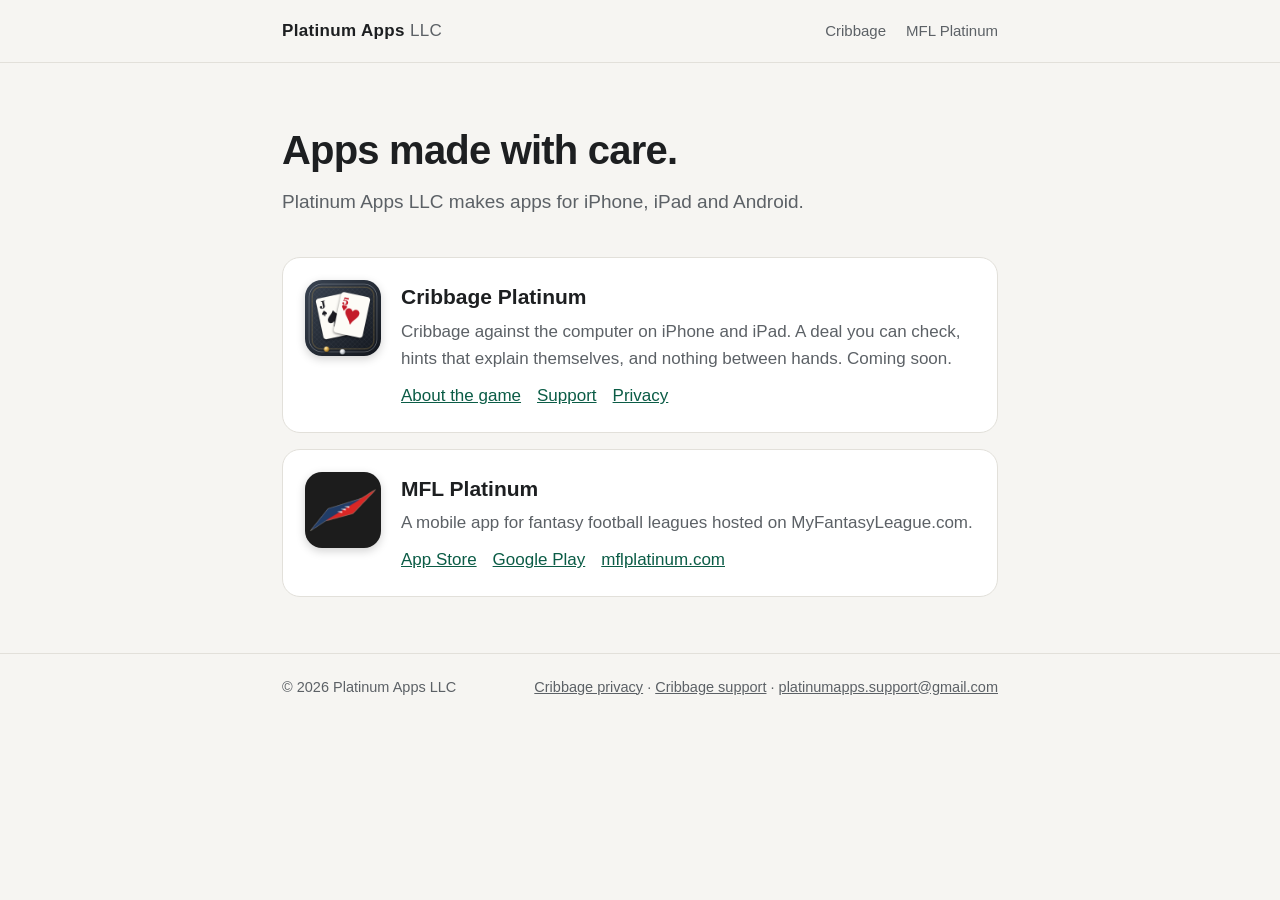
==== index.html @ 5f7cd5a3 "feat: first draft of the Platinum Apps site Co-Authored-By: Claude Fable 5.2 <noreply@anthropic.com>" ====
<!doctype html>
<html lang="en">
<head>
<meta charset="utf-8">
<meta name="viewport" content="width=device-width, initial-scale=1">
<title>Platinum Apps</title>
<meta name="description" content="Platinum Apps LLC makes Cribbage Platinum and MFL Platinum for iPhone, iPad and Android.">
<link rel="stylesheet" href="styles.css">
<link rel="icon" href="assets/cribbage-icon.png">
</head>
<body>
<header class="top"><div class="wrap">
  <a class="brand" href="index.html">Platinum Apps <span>LLC</span></a>
  <nav><a href="cribbage/index.html">Cribbage</a><a href="https://mflplatinum.com">MFL Platinum</a></nav>
</div></header>
<main class="wrap">
  <section class="hero">
    <h1>Apps made with care.</h1>
    <p>Platinum Apps LLC makes apps for iPhone, iPad and Android.</p>
  </section>
  <section class="apps">
    <article class="app">
      <img class="icon small" src="assets/cribbage-icon.png" alt="">
      <div>
        <h2>Cribbage Platinum</h2>
        <p>Cribbage against the computer on iPhone and iPad. A deal you can check, hints that explain themselves, and nothing between hands. Coming soon.</p>
        <div class="links"><a href="cribbage/index.html">About the game</a><a href="cribbage/support.html">Support</a><a href="cribbage/privacy.html">Privacy</a></div>
      </div>
    </article>
    <article class="app">
      <span class="icon small mfl" role="img" aria-label=""></span>
      <div>
        <h2>MFL Platinum</h2>
        <p>A mobile app for fantasy football leagues hosted on MyFantasyLeague.com.</p>
        <div class="links"><a href="https://apps.apple.com/us/app/id452910130">App Store</a><a href="https://play.google.com/store/apps/details?id=com.MFLPlatinum.MFLPlatinum">Google Play</a><a href="https://mflplatinum.com">mflplatinum.com</a></div>
      </div>
    </article>
  </section>
</main>
<footer><div class="wrap">
  <span>© 2026 Platinum Apps LLC</span>
  <span><a href="cribbage/privacy.html">Cribbage privacy</a> · <a href="cribbage/support.html">Cribbage support</a> · <a href="mailto:platinumapps.support@gmail.com">platinumapps.support@gmail.com</a></span>
</div></footer>
</body>
</html>
---- styles.css ----
/* Platinum Apps: one stylesheet, no scripts. Light and dark follow the reader's device. */
:root {
  --page: #f6f5f2;
  --card: #ffffff;
  --ink: #1d1f21;
  --soft: #5c6166;
  --line: #e2e0da;
  --link: #0b5c46;
  --felt: #17513f;
  --felt-deep: #0f3429;
  --gold: #d9b45a;
}
@media (prefers-color-scheme: dark) {
  :root {
    --page: #121413;
    --card: #1b1e1d;
    --ink: #eceeed;
    --soft: #a3a9a6;
    --line: #2b302e;
    --link: #7fd1b4;
  }
}
* { box-sizing: border-box; }
html { -webkit-text-size-adjust: 100%; }
body {
  margin: 0;
  background: var(--page);
  color: var(--ink);
  font: 17px/1.6 -apple-system, BlinkMacSystemFont, "Segoe UI", Roboto, Helvetica, Arial, sans-serif;
}
a { color: var(--link); }
.wrap { max-width: 760px; margin: 0 auto; padding: 0 22px; }

.top { border-bottom: 1px solid var(--line); }
.top .wrap { display: flex; align-items: center; justify-content: space-between; height: 62px; }
.brand { font-weight: 700; letter-spacing: 0.02em; color: var(--ink); text-decoration: none; }
.brand span { color: var(--soft); font-weight: 500; }
.top nav a { margin-left: 20px; color: var(--soft); text-decoration: none; font-size: 15px; }
.top nav a:hover, .top nav a[aria-current] { color: var(--ink); }

.hero { padding: 64px 0 28px; }
.hero h1 { font-size: 40px; line-height: 1.15; margin: 0 0 14px; letter-spacing: -0.02em; }
.hero p { font-size: 19px; color: var(--soft); margin: 0; max-width: 34em; }

.felt {
  background: radial-gradient(120% 140% at 50% 0%, var(--felt) 0%, var(--felt-deep) 100%);
  color: #fff;
}
.felt .hero { padding: 56px 0 52px; display: flex; gap: 26px; align-items: center; }
.felt .hero p { color: rgba(255, 255, 255, 0.8); }
.felt .hero h1 { font-family: Georgia, "Times New Roman", serif; }
.note { display: inline-block; margin-top: 18px; padding: 6px 14px; border-radius: 999px;
  border: 1px solid rgba(255, 255, 255, 0.3); font-size: 14px; color: var(--gold); }

.icon { width: 112px; height: 112px; border-radius: 25px; flex: none; display: block;
  box-shadow: 0 8px 22px rgba(0, 0, 0, 0.28); }
.icon.small { width: 76px; height: 76px; border-radius: 17px; box-shadow: 0 3px 10px rgba(0, 0, 0, 0.18); }
.icon.mfl { background: #1c1c1c url(assets/mfl-icon-fg.png) center / 100% no-repeat; }

.apps { display: grid; gap: 16px; padding: 12px 0 56px; }
.app { display: flex; gap: 20px; align-items: flex-start; background: var(--card);
  border: 1px solid var(--line); border-radius: 18px; padding: 22px; }
.app h2 { margin: 0 0 4px; font-size: 21px; }
.app p { margin: 0 0 10px; color: var(--soft); }
.links a { margin-right: 16px; white-space: nowrap; }

main.text { padding-top: 40px; padding-bottom: 64px; }
main.text h1 { font-size: 32px; line-height: 1.2; margin: 0 0 6px; letter-spacing: -0.01em; }
main.text h2 { font-size: 22px; margin: 38px 0 8px; }
main.text h3 { font-size: 18px; margin: 26px 0 6px; }
main.text li { margin: 6px 0; }
.dated { color: var(--soft); font-size: 15px; margin: 0 0 26px; }
.points { display: grid; gap: 14px; grid-template-columns: repeat(auto-fit, minmax(210px, 1fr)); padding: 0; margin: 26px 0 0; list-style: none; }
.points li { background: var(--card); border: 1px solid var(--line); border-radius: 14px; padding: 16px 18px; margin: 0; }
.points strong { display: block; margin-bottom: 2px; }
.points span { color: var(--soft); font-size: 15.5px; }

footer { border-top: 1px solid var(--line); color: var(--soft); font-size: 14.5px; }
footer .wrap { padding: 22px; display: flex; flex-wrap: wrap; gap: 6px 20px; justify-content: space-between; }
footer a { color: var(--soft); }

@media (max-width: 560px) {
  .hero h1 { font-size: 32px; }
  .felt .hero { flex-direction: column; align-items: flex-start; }
  .app { flex-direction: column; }
}
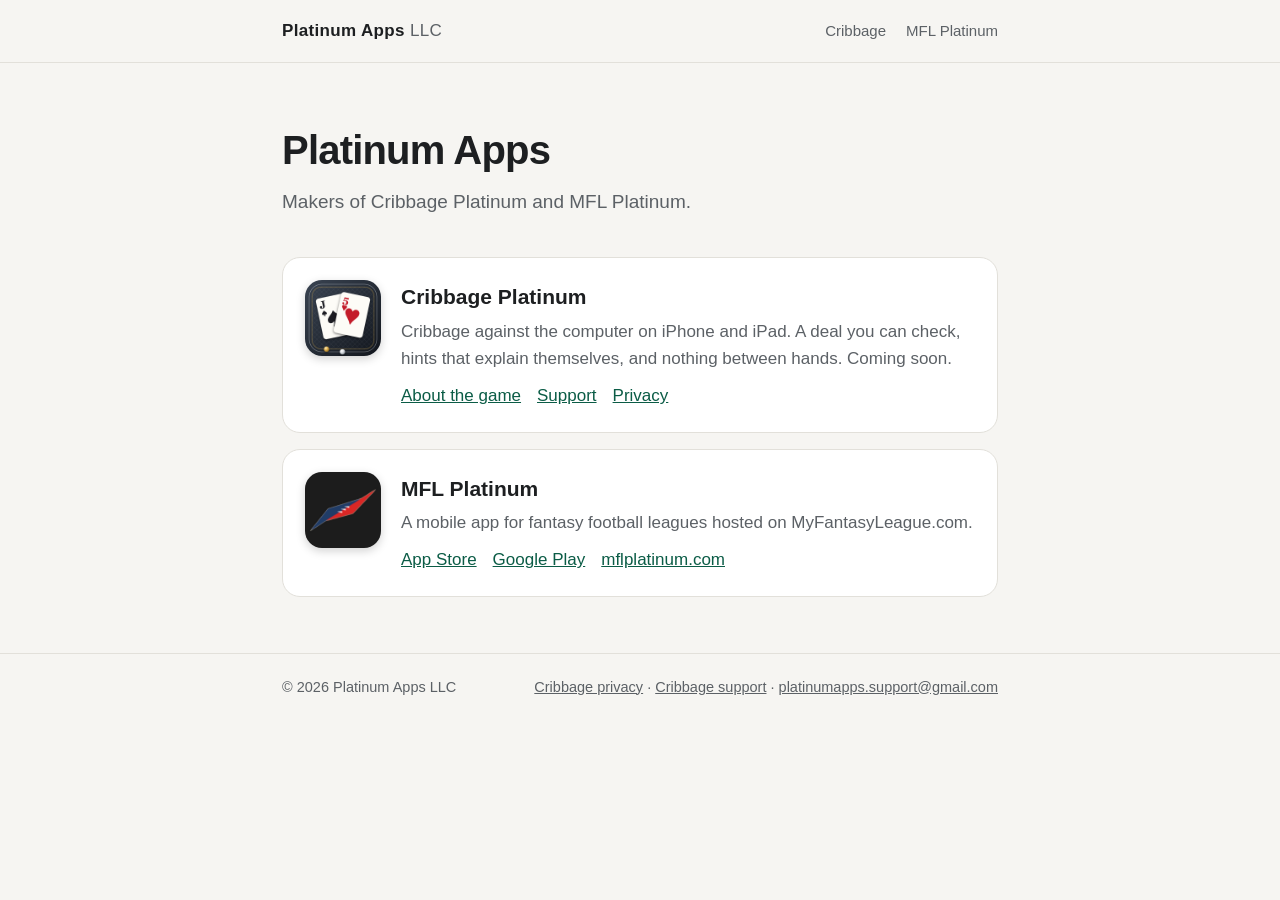
==== commit a8a9cec9: "feat: use the company's name as the home page headline Co-Authored-By: Claude Fable 5.2 <noreply@ant" ====
--- a/index.html
+++ b/index.html
@@ -15,8 +15,8 @@
 </div></header>
 <main class="wrap">
   <section class="hero">
-    <h1>Apps made with care.</h1>
-    <p>Platinum Apps LLC makes apps for iPhone, iPad and Android.</p>
+    <h1>Platinum Apps</h1>
+    <p>Makers of Cribbage Platinum and MFL Platinum.</p>
   </section>
   <section class="apps">
     <article class="app">
